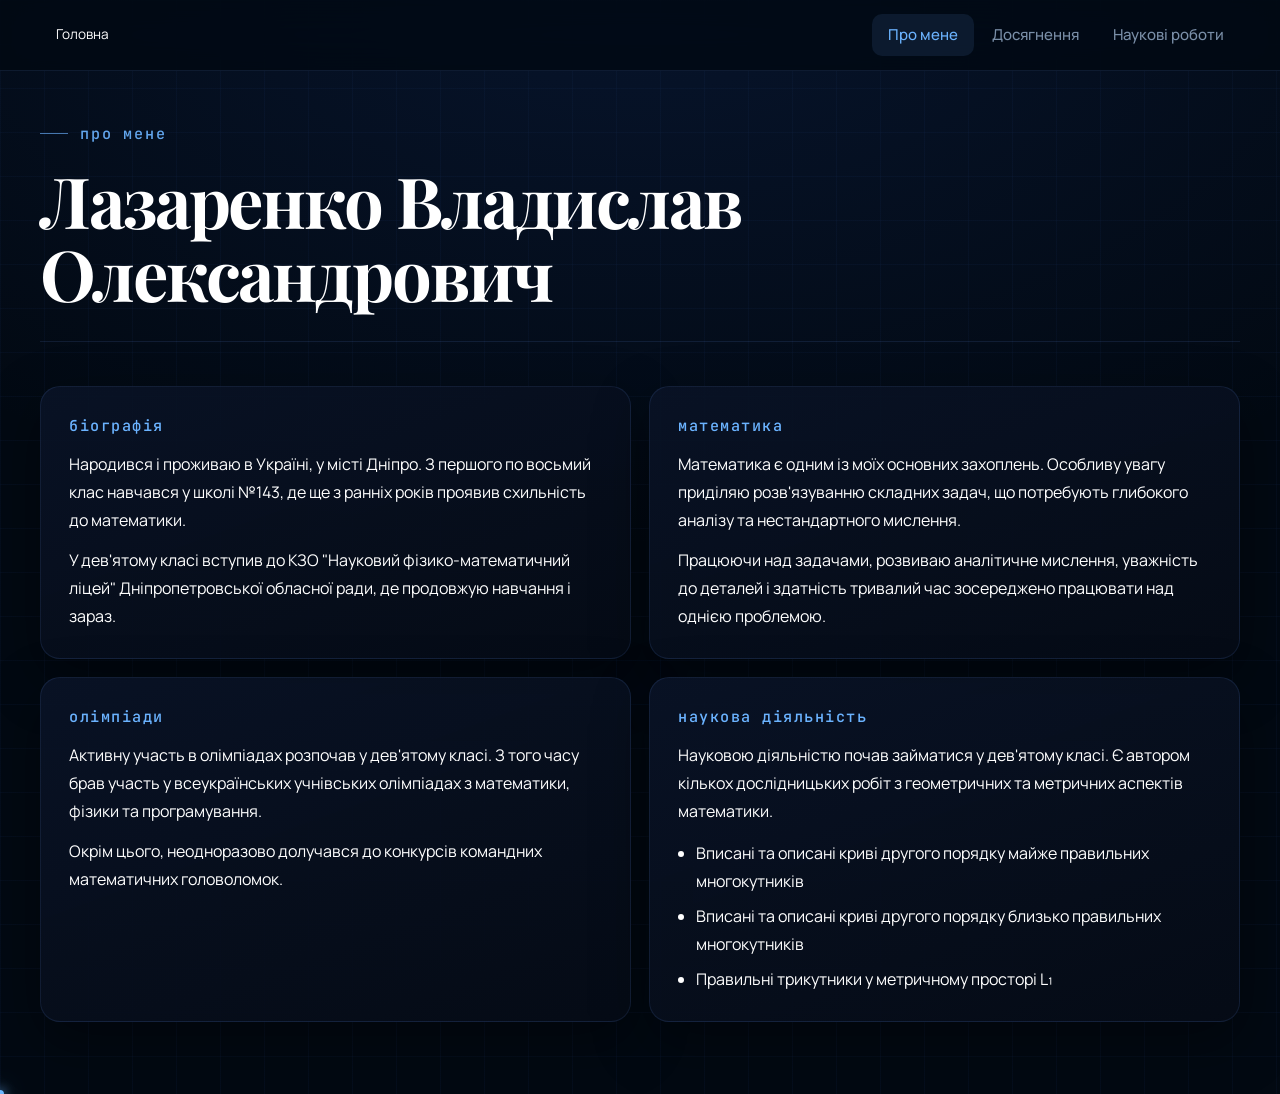
==== about.html @ e53ef244 "Add files via upload" ====
<!DOCTYPE html>
<html lang="uk">
<head>
  <meta charset="UTF-8">
  <meta name="viewport" content="width=device-width, initial-scale=1.0">
  <title>Про мене — Лазаренко Владислав</title>
  <link rel="stylesheet" href="css/style.css">
</head>
<body>
  <header class="site-header">
    <div class="nav-inner">
      <a href="index.html" class="logo">Головна</a>
      <nav>
        <ul class="menu">
          <li><a href="about.html" class="active">Про мене</a></li>
          <li><a href="achievements.html">Досягнення</a></li>
          <li><a href="research.html">Наукові роботи</a></li>
        </ul>
      </nav>
    </div>
  </header>

  <main class="site-wrap">
    <div class="page-hero fade">
      <p class="eyebrow">про мене</p>
      <h1 class="page-title">Лазаренко Владислав<br>Олександрович</h1>
    </div>

    <div class="info-grid">
      <section class="info-block fade">
        <h3>біографія</h3>
        <p>Народився і проживаю в Україні, у місті Дніпро. З першого по восьмий клас навчався у школі №143, де ще з ранніх років проявив схильність до математики.</p>
        <p>У дев'ятому класі вступив до КЗО "Науковий фізико-математичний ліцей" Дніпропетровської обласної ради, де продовжую навчання і зараз.</p>
      </section>

      <section class="info-block fade">
        <h3>математика</h3>
        <p>Математика є одним із моїх основних захоплень. Особливу увагу приділяю розв'язуванню складних задач, що потребують глибокого аналізу та нестандартного мислення.</p>
        <p>Працюючи над задачами, розвиваю аналітичне мислення, уважність до деталей і здатність тривалий час зосереджено працювати над однією проблемою.</p>
      </section>

      <section class="info-block fade">
        <h3>олімпіади</h3>
        <p>Активну участь в олімпіадах розпочав у дев'ятому класі. З того часу брав участь у всеукраїнських учнівських олімпіадах з математики, фізики та програмування.</p>
        <p>Окрім цього, неодноразово долучався до конкурсів командних математичних головоломок.</p>
      </section>

      <section class="info-block fade">
        <h3>наукова діяльність</h3>
        <p>Науковою діяльністю почав займатися у дев'ятому класі. Є автором кількох дослідницьких робіт з геометричних та метричних аспектів математики.</p>
        <ul class="ilist">
          <li>Вписані та описані криві другого порядку майже правильних многокутників</li>
          <li>Вписані та описані криві другого порядку близько правильних многокутників</li>
          <li>Правильні трикутники у метричному просторі L₁</li>
        </ul>
      </section>
    </div>
  </main>

  <script src="css/js/script.js"></script>
</body>
</html>
---- css/style.css ----
@import url('https://fonts.googleapis.com/css2?family=Playfair+Display:wght@700&family=Manrope:wght@400;500;600&family=JetBrains+Mono:wght@400;500&display=swap');

:root{
  --bg:#020912;--panel:linear-gradient(160deg,rgba(9,19,38,.92),rgba(5,11,22,.98));
  --line:rgba(90,135,215,.14);--line2:rgba(107,179,255,.28);--hi:rgba(90,155,255,.28);
  --text:#fff;--muted:#7a8fa8;--blue:#6bb3ff;--gold:#ffc95a;--teal:#4fd6b8;
  --shadow:0 20px 56px rgba(0,0,0,.38);--r:20px;
  --font:'Manrope',system-ui,sans-serif;--serif:'Playfair Display',Georgia,serif;--mono:'JetBrains Mono',Consolas,monospace;
  --w:1200px;--gap:48px
}

*,
*::before,
*::after{box-sizing:border-box}

html{scroll-behavior:smooth}

body{
  margin:0;font:1rem/1.75 var(--font);color:var(--text);overflow-x:hidden;cursor:none;
  background:
    linear-gradient(rgba(38,78,155,.07) 1px,transparent 1px),
    linear-gradient(90deg,rgba(38,78,155,.07) 1px,transparent 1px),
    radial-gradient(ellipse 80% 55% at 50% -5%,rgba(28,68,155,.2),transparent),
    var(--bg);
  background-size:44px 44px,44px 44px,auto,auto
}

a{color:inherit;text-decoration:none}
img{display:block;max-width:100%}
.nav-inner,.site-wrap{width:min(var(--w),calc(100% - var(--gap)));margin:0 auto}
.site-wrap{padding-bottom:72px}

/* cursor */
.cursor-dot,.cursor-ring{
  position:fixed;border-radius:50%;pointer-events:none;z-index:9999;transform:translate(-50%,-50%);
  transition:opacity .25s ease;mix-blend-mode:screen
}
.cursor-dot{width:8px;height:8px;background:var(--blue);box-shadow:0 0 12px var(--blue),0 0 24px rgba(107,179,255,.45)}
.cursor-ring{width:36px;height:36px;border:1.5px solid rgba(107,179,255,.5);transition:width .18s ease,height .18s ease,border-color .18s ease,opacity .25s ease}
body:has(a:hover) .cursor-ring,body:has(button:hover) .cursor-ring{width:54px;height:54px;border-color:var(--gold)}
@media (pointer:coarse){body{cursor:auto}.cursor-dot,.cursor-ring{display:none}}

/* scroll */
::-webkit-scrollbar{width:6px}
::-webkit-scrollbar-track{background:var(--bg)}
::-webkit-scrollbar-thumb{background:rgba(107,179,255,.25);border-radius:3px}
::-webkit-scrollbar-thumb:hover{background:rgba(107,179,255,.45)}

/* shared */
.cardish{border:1px solid var(--line);background:var(--panel);box-shadow:var(--shadow);transition:.24s ease}
.eyebrow{
  margin:0 0 20px;display:flex;align-items:center;gap:12px;font:500 .95rem var(--mono);
  letter-spacing:.12em;text-transform:lowercase;color:var(--blue);opacity:.92
}
.eyebrow::before{content:"";width:28px;height:1px;background:currentColor;opacity:.7;flex-shrink:0}
.page-hero{padding:52px 0 32px;margin-bottom:44px;border-bottom:1px solid var(--line)}
.page-title{margin:0;font:700 clamp(2.8rem,5.5vw,5rem)/1.03 var(--serif);letter-spacing:-.03em}
.page-sub{margin:20px 0 0;max-width:620px}
.fade{opacity:0;transform:translateY(20px);transition:opacity .65s ease,transform .65s ease}
.fade.on{opacity:1;transform:none}

/* header */
.site-header{
  position:sticky;top:0;z-index:100;backdrop-filter:blur(18px) saturate(140%);
  background:rgba(2,9,18,.82);border-bottom:1px solid var(--line)
}
.nav-inner{display:flex;align-items:center;justify-content:space-between;gap:24px;min-height:70px}
.logo{
  min-height:36px;
  padding:6px 16px;
  font-size:.85rem;
}
.logo:hover,.logo.active-logo{background:rgba(107,179,255,.08)}
.menu{margin:0;padding:0;list-style:none;display:flex;gap:2px}
.menu a{
  display:block;padding:8px 16px;border-radius:10px;color:var(--muted);font-size:.94rem;font-weight:500;transition:.2s ease
}
.menu a:hover,.menu a.active{color:var(--blue);background:rgba(107,179,255,.1)}

/* buttons */
.btn{
  display:inline-flex;align-items:center;justify-content:center;min-height:44px;padding:10px 22px;border-radius:12px;
  font-size:.93rem;font-weight:600;transition:transform .22s ease,box-shadow .22s ease,border-color .22s ease,background .22s ease,color .22s ease;
  position:relative;overflow:hidden
}
.btn::before{
  content:"";position:absolute;top:0;left:-100%;width:60%;height:100%;
  background:linear-gradient(120deg,transparent 0%,rgba(255,255,255,.18) 50%,transparent 100%);
  transition:left .4s ease;pointer-events:none
}
.btn:hover::before{left:160%}
.btn:hover{transform:translateY(-2px)}
.btn:active{transform:scale(.96)}
.btn-primary{color:#031020;background:linear-gradient(135deg,#6bb3ff,#94cfff);box-shadow:0 8px 26px rgba(58,138,240,.24)}
.btn-primary:hover{box-shadow:0 14px 34px rgba(58,138,240,.36)}
.btn-ghost{color:var(--text);border:1px solid rgba(107,179,255,.22);background:rgba(255,255,255,.02)}
.btn-ghost:hover{color:var(--blue);border-color:rgba(107,179,255,.44);background:rgba(107,179,255,.06)}

/* hero */
.section-hero{padding:52px 0 28px}
.hero{display:grid;grid-template-columns:minmax(0,1.15fr) minmax(260px,.9fr);gap:48px;align-items:center}
.hero-name{margin:0;font:700 clamp(3rem,6.5vw,5.6rem)/1.01 var(--serif);letter-spacing:-.03em}
.hero-desc{margin:26px 0 0;max-width:500px;font-size:1.05rem}
.hero-btns{display:flex;flex-wrap:wrap;gap:12px;margin-top:30px}
.hero-visual{display:flex;justify-content:center}
.avatar-wrap{position:relative;width:min(100%,560px);aspect-ratio:1;display:grid;place-items:center;perspective:1000px}
.avatar-main{
  position:relative;width:80%;aspect-ratio:1;border-radius:50%;overflow:hidden;
  box-shadow:0 22px 54px rgba(5,18,38,.62);transition:transform .22s ease,box-shadow .22s ease;will-change:transform
}
.avatar-main::after{
  content:"";position:absolute;inset:0;border-radius:50%;
  background:radial-gradient(circle at 30% 25%,rgba(255,255,255,.14),transparent 36%);pointer-events:none
}
.avatar-main img{width:100%;height:100%;object-fit:cover;border-radius:50%;transform:scale(1.02)}
.avatar-wrap:hover .avatar-main{box-shadow:0 28px 68px rgba(5,18,38,.74),0 0 24px rgba(107,179,255,.12)}

/* common section cards */
.stat,.nav-card,.contact-card,.info-block,.ach-card,.res-card{border:1px solid var(--line);background:var(--panel);box-shadow:var(--shadow);transition:.24s ease}
.stat:hover,.nav-card:hover,.contact-card:hover,.info-block:hover,.ach-card:hover,.res-card:hover{transform:translateY(-4px);border-color:var(--hi)}

/* stats */
.section-stats{padding:8px 0 20px}
.stats-grid{display:grid;grid-template-columns:repeat(3,minmax(0,1fr));gap:14px}
.stat{padding:22px;border-radius:16px}
.stat-n{display:block;font:700 2rem/1 var(--serif)}
.stat-l{display:block;margin-top:8px;color:var(--muted);font-size:.9rem}

/* nav cards */
.section-nav{padding:36px 0 20px}
.nav-cards{display:grid;grid-template-columns:repeat(3,minmax(0,1fr));gap:16px;margin-top:8px}
.nav-card{padding:26px;min-height:200px;display:flex;flex-direction:column;border-radius:var(--r)}
.card-ico{
  width:46px;height:46px;border-radius:13px;display:grid;place-items:center;
  color:var(--blue);background:rgba(107,179,255,.08);border:1px solid var(--line)
}
.card-ico svg{width:22px;height:22px}
.nav-card h3{margin:20px 0 7px;font:700 1.4rem var(--serif)}
.nav-card p{margin:0;color:var(--muted);font-size:.93rem}
.arr{margin-top:auto;padding-top:20px;color:var(--blue);font-size:1.15rem;opacity:.65;transition:.2s ease}
.nav-card:hover .arr{opacity:1;transform:translateX(4px)}

/* contacts */
.section-contacts{padding:36px 0 0}
.contacts{display:grid;grid-template-columns:repeat(3,minmax(0,1fr));gap:14px;margin-top:8px}
.contact-card{padding:20px;display:flex;align-items:flex-start;gap:14px;border-radius:var(--r)}
.cico{
  flex:0 0 46px;width:46px;height:46px;border-radius:13px;display:grid;place-items:center;
  background:rgba(255,255,255,.03);border:1px solid var(--line)
}
.cico svg{width:21px;height:21px}
.tg{color:#33b9ff}.ph{color:var(--teal)}.ml{color:#3670f9}
.cbody{min-width:0;display:flex;flex-direction:column;gap:5px}
.clabel{color:var(--muted);font:400 .78rem var(--mono);letter-spacing:.08em;text-transform:uppercase}
.cval{color:#fff;font-weight:600;font-size:.93rem;word-break:break-word;transition:color .2s ease}
.cmail{display:block}
.contact-card:hover .tg + .cbody .cval{color:#33b9ff;}
.contact-card:hover .ph + .cbody .cval{color:var(--teal);}
.contact-card:hover .ml + .cbody .cval{color:#3670f9;}
.carr{margin-left:auto;color:var(--muted);font-size:1.1rem;flex-shrink:0}

/* about */
.info-grid{display:grid;grid-template-columns:repeat(2,minmax(0,1fr));gap:18px}
.info-block{padding:28px;border-radius:var(--r)}
.info-block h3{
  margin:0 0 14px;color:var(--blue);font:500 .95rem var(--mono);
  letter-spacing:.1em;text-transform:lowercase
}
.info-block p{margin:0 0 12px}
.info-block p:last-child{margin-bottom:0}
.ilist{margin:14px 0 0;padding-left:18px}
.ilist li+li{margin-top:7px}

/* achievements */
.timeline{padding-bottom:16px}
.yr{
  margin:32px 0 12px;display:flex;align-items:center;gap:14px;color:var(--blue);
  font:500 .95rem var(--mono);letter-spacing:.06em;opacity:.8
}
.yr::after{content:"";height:1px;flex:1;background:var(--line)}
.ach-card{
  display:grid;grid-template-columns:minmax(0,1fr) auto 96px;gap:16px;align-items:center;
  padding:16px 18px;margin-bottom:10px;border-radius:18px
}
.ach-main,.ach-info{min-width:0}
.ach-info h3{margin:0;font-size:.98rem;font-weight:500;line-height:1.45}
.ach-info p{margin:5px 0 0;color:var(--muted);font-size:.84rem;line-height:1.35}
.ach-place{display:flex;align-items:center;justify-content:center}
.badge{
  padding:6px 12px;border-radius:999px;color:var(--gold);
  font:600 .76rem var(--mono);letter-spacing:.05em;white-space:nowrap;
  background:rgba(255,201,90,.12);border:1px solid rgba(255,201,90,.24)
}
.badge.gold{background:rgba(255,201,90,.2);border-color:rgba(255,201,90,.42);box-shadow:0 0 18px rgba(255,201,90,.1)}
.ach-cert{width:96px}
.cert-thumb{
  display:block;width:96px;aspect-ratio:1 / 1.28;border-radius:12px;overflow:hidden;
  border:1px solid var(--line);background:rgba(255,255,255,.02);transition:transform .24s ease,border-color .24s ease,box-shadow .24s ease
}
.cert-thumb img{width:100%;height:100%;object-fit:cover}
.cert-thumb:hover{transform:scale(1.04);border-color:var(--hi);box-shadow:0 12px 28px rgba(0,0,0,.3)}

/* research */
.res-list{padding-bottom:4px}
.res-card{padding:28px 26px;border-radius:var(--r)}
.res-title{margin:0;font:700 1.4rem/1.35 var(--serif);letter-spacing:-.01em}
.res-desc{margin:20px 0 0;font-size:.97rem;line-height:1.85;text-align:justify;text-justify:inter-word}
.res-btns{display:flex;flex-wrap:wrap;gap:12px;margin-top:24px}
.poster-wrap{margin-top:28px}
.poster-link{display:block;text-align:center}
.poster-img{
  width:100%;max-width:1050px;margin:0 auto;border:1px solid var(--line);border-radius:var(--r);
  box-shadow:0 20px 56px rgba(0,0,0,.34);transition:transform .28s ease,border-color .28s ease,box-shadow .28s ease
}
.poster-link:hover .poster-img{transform:translateY(-3px);border-color:var(--hi);box-shadow:0 28px 68px rgba(0,0,0,.42)}

/* responsive */
@media (max-width:1100px){
  .hero{grid-template-columns:1fr}
  .hero-visual{order:-1}
  .stats-grid,.nav-cards,.contacts{grid-template-columns:repeat(2,minmax(0,1fr))}
  .info-grid{grid-template-columns:1fr}
}

@media (max-width:700px){
  :root{--gap:28px}
  body{background-size:30px 30px,30px 30px,auto,auto}
  .nav-inner{flex-direction:column;align-items:flex-start;padding:12px 0;min-height:auto}
  .menu{flex-wrap:wrap;gap:4px}
  .stats-grid,.nav-cards,.contacts{grid-template-columns:1fr}
  .ach-card{grid-template-columns:1fr auto 82px;gap:12px;padding:14px}
  .ach-info h3{font-size:.92rem;line-height:1.4}
  .ach-cert{width:82px;justify-self:end}
  .cert-thumb{width:82px}
  .btn{width:100%}
  .avatar-wrap{width:min(100%,430px)}
}
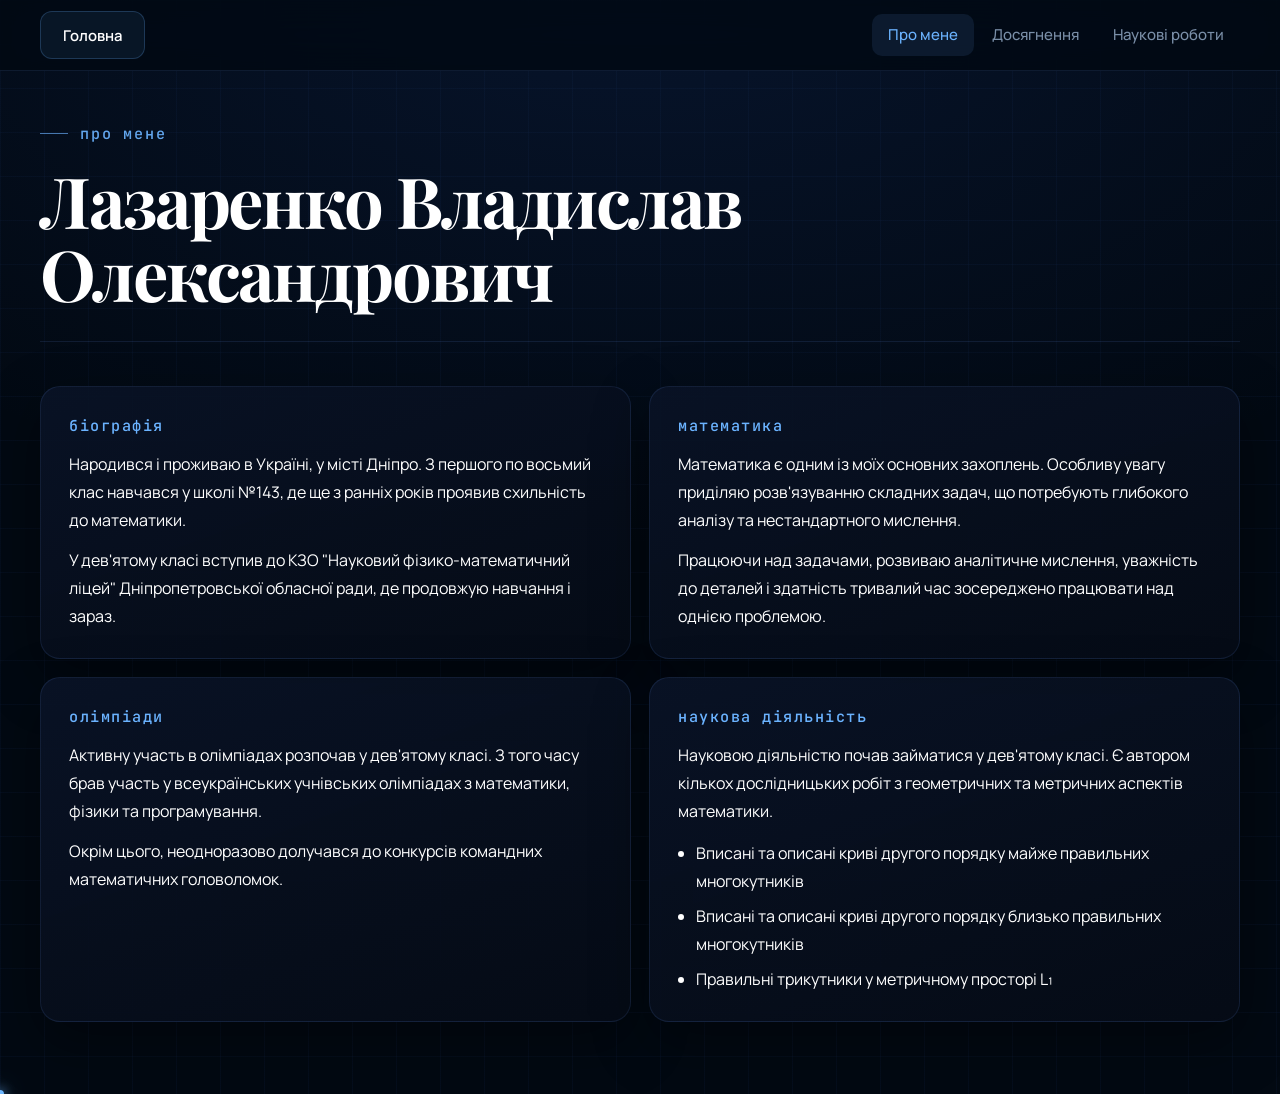
==== commit 61881ec1: "Update about.html" ====
--- a/about.html
+++ b/about.html
@@ -9,7 +9,7 @@
 <body>
   <header class="site-header">
     <div class="nav-inner">
-      <a href="index.html" class="logo">Головна</a>
+      <a href="index.html" class="logo btn btn-ghost active-logo">Головна</a>
       <nav>
         <ul class="menu">
           <li><a href="about.html" class="active">Про мене</a></li>
@@ -59,4 +59,4 @@
 
   <script src="css/js/script.js"></script>
 </body>
-</html>+</html>
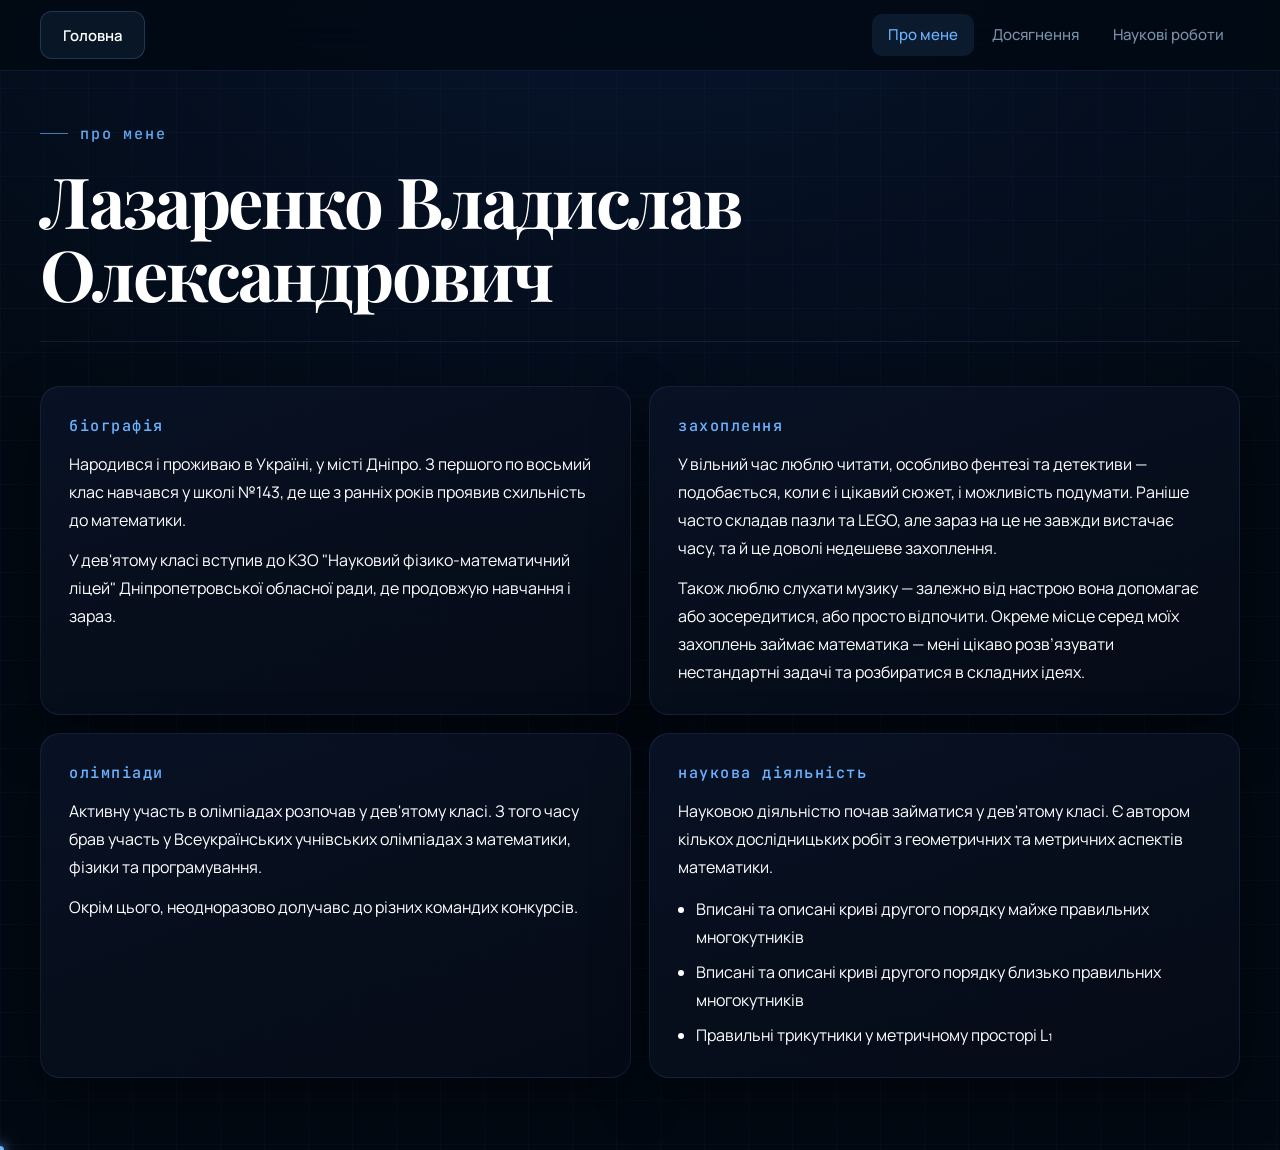
==== commit e76b8bab: "Update about.html" ====
--- a/about.html
+++ b/about.html
@@ -34,15 +34,15 @@
       </section>
 
       <section class="info-block fade">
-        <h3>математика</h3>
-        <p>Математика є одним із моїх основних захоплень. Особливу увагу приділяю розв'язуванню складних задач, що потребують глибокого аналізу та нестандартного мислення.</p>
-        <p>Працюючи над задачами, розвиваю аналітичне мислення, уважність до деталей і здатність тривалий час зосереджено працювати над однією проблемою.</p>
+        <h3>захоплення</h3>
+        <p>У вільний час люблю читати, особливо фентезі та детективи — подобається, коли є і цікавий сюжет, і можливість подумати. Раніше часто складав пазли та LEGO, але зараз на це не завжди вистачає часу, та й це доволі недешеве захоплення.</p>
+        <p>Також люблю слухати музику — залежно від настрою вона допомагає або зосередитися, або просто відпочити. Окреме місце серед моїх захоплень займає математика — мені цікаво розв’язувати нестандартні задачі та розбиратися в складних ідеях.</p>
       </section>
 
       <section class="info-block fade">
         <h3>олімпіади</h3>
-        <p>Активну участь в олімпіадах розпочав у дев'ятому класі. З того часу брав участь у всеукраїнських учнівських олімпіадах з математики, фізики та програмування.</p>
-        <p>Окрім цього, неодноразово долучався до конкурсів командних математичних головоломок.</p>
+        <p>Активну участь в олімпіадах розпочав у дев'ятому класі. З того часу брав участь у Всеукраїнських учнівських олімпіадах з математики, фізики та програмування.</p>
+        <p>Окрім цього, неодноразово долучавс до різних командих конкурсів.</p>
       </section>
 
       <section class="info-block fade">
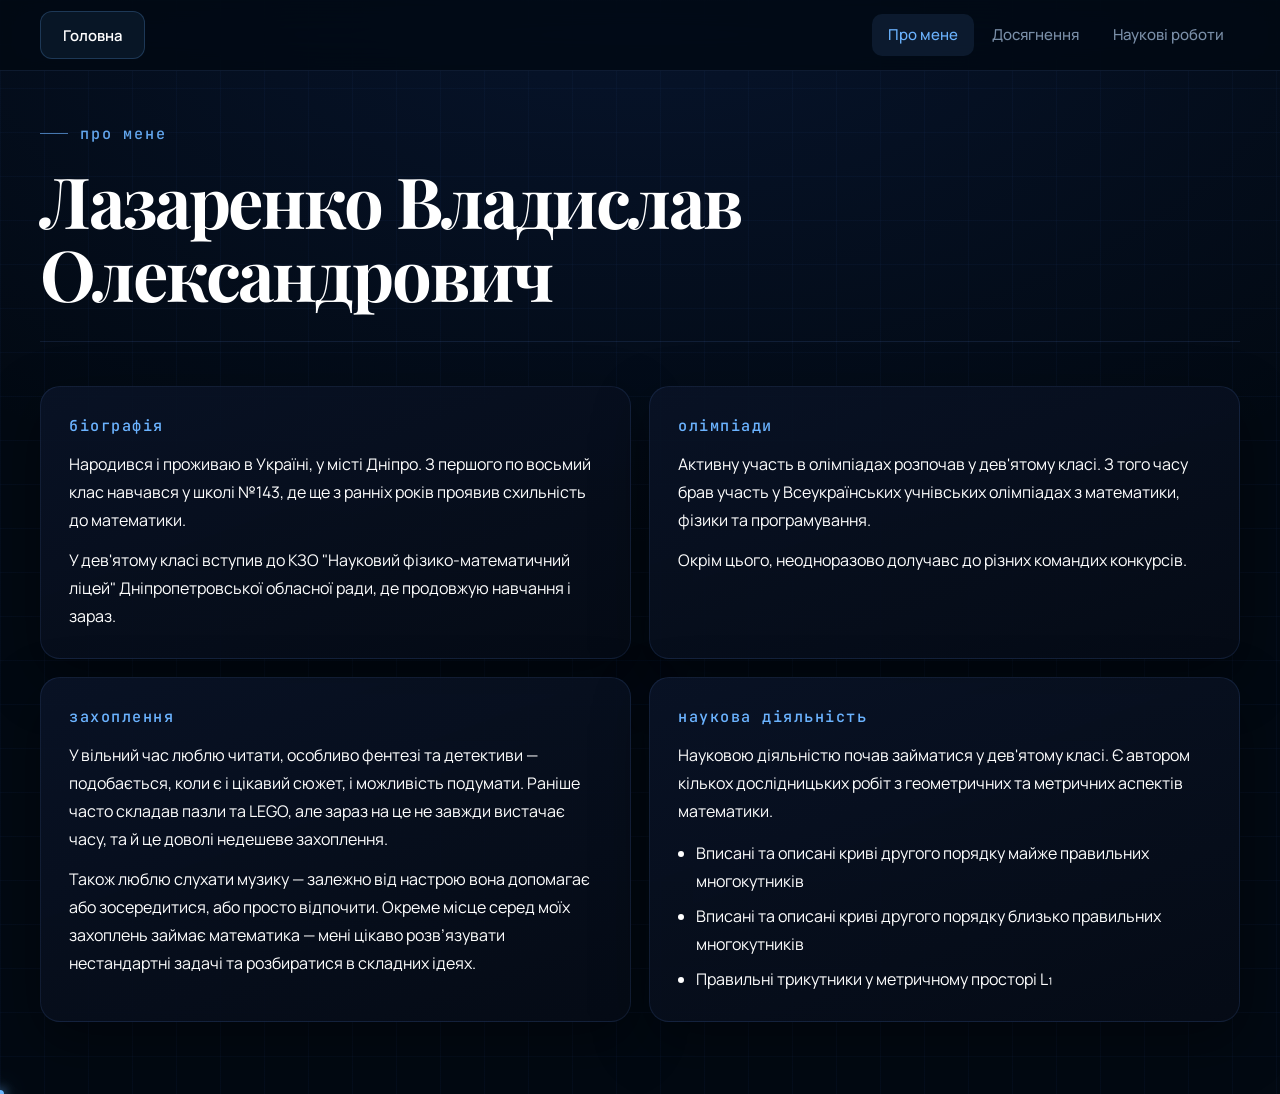
==== commit 8eabd4fc: "Update about.html" ====
--- a/about.html
+++ b/about.html
@@ -34,15 +34,15 @@
       </section>
 
       <section class="info-block fade">
+        <h3>олімпіади</h3>
+        <p>Активну участь в олімпіадах розпочав у дев'ятому класі. З того часу брав участь у Всеукраїнських учнівських олімпіадах з математики, фізики та програмування.</p>
+        <p>Окрім цього, неодноразово долучавс до різних командих конкурсів.</p>
+      </section>
+
+      <section class="info-block fade">
         <h3>захоплення</h3>
         <p>У вільний час люблю читати, особливо фентезі та детективи — подобається, коли є і цікавий сюжет, і можливість подумати. Раніше часто складав пазли та LEGO, але зараз на це не завжди вистачає часу, та й це доволі недешеве захоплення.</p>
         <p>Також люблю слухати музику — залежно від настрою вона допомагає або зосередитися, або просто відпочити. Окреме місце серед моїх захоплень займає математика — мені цікаво розв’язувати нестандартні задачі та розбиратися в складних ідеях.</p>
-      </section>
-
-      <section class="info-block fade">
-        <h3>олімпіади</h3>
-        <p>Активну участь в олімпіадах розпочав у дев'ятому класі. З того часу брав участь у Всеукраїнських учнівських олімпіадах з математики, фізики та програмування.</p>
-        <p>Окрім цього, неодноразово долучавс до різних командих конкурсів.</p>
       </section>
 
       <section class="info-block fade">
